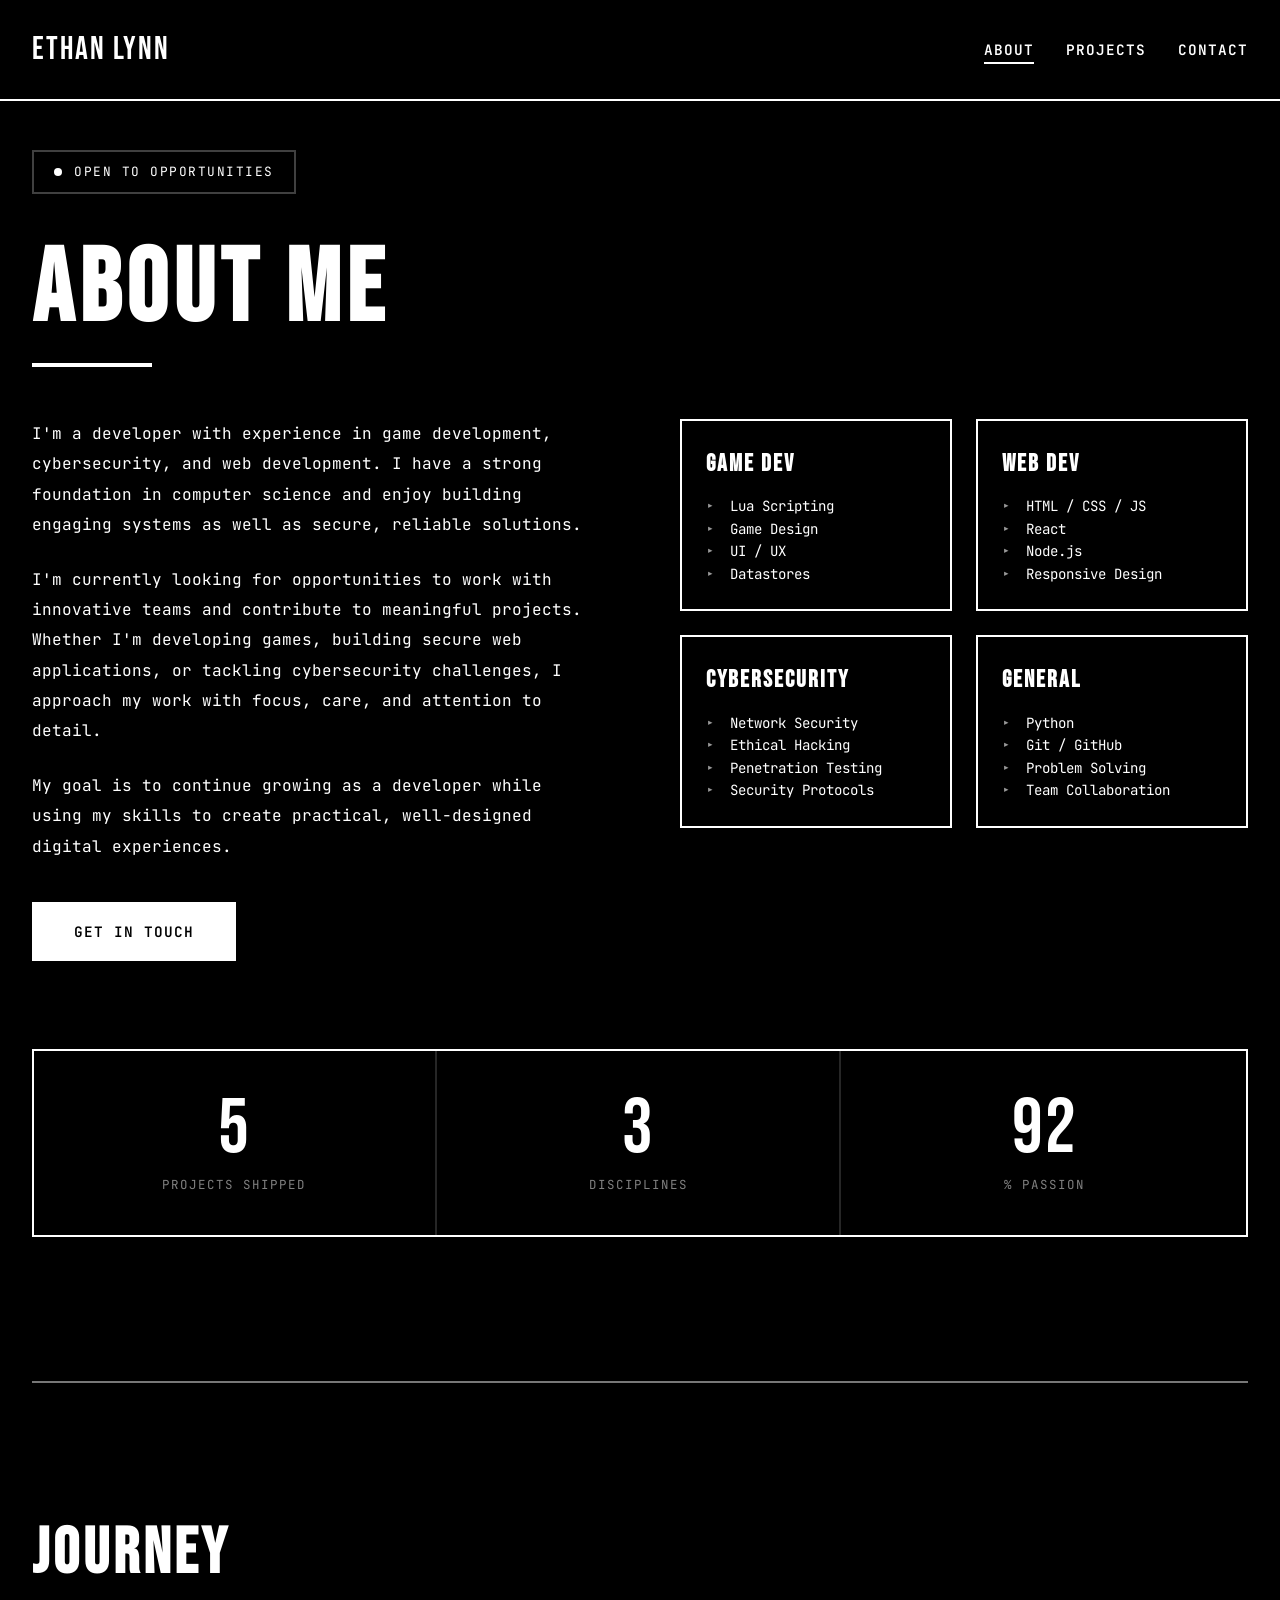
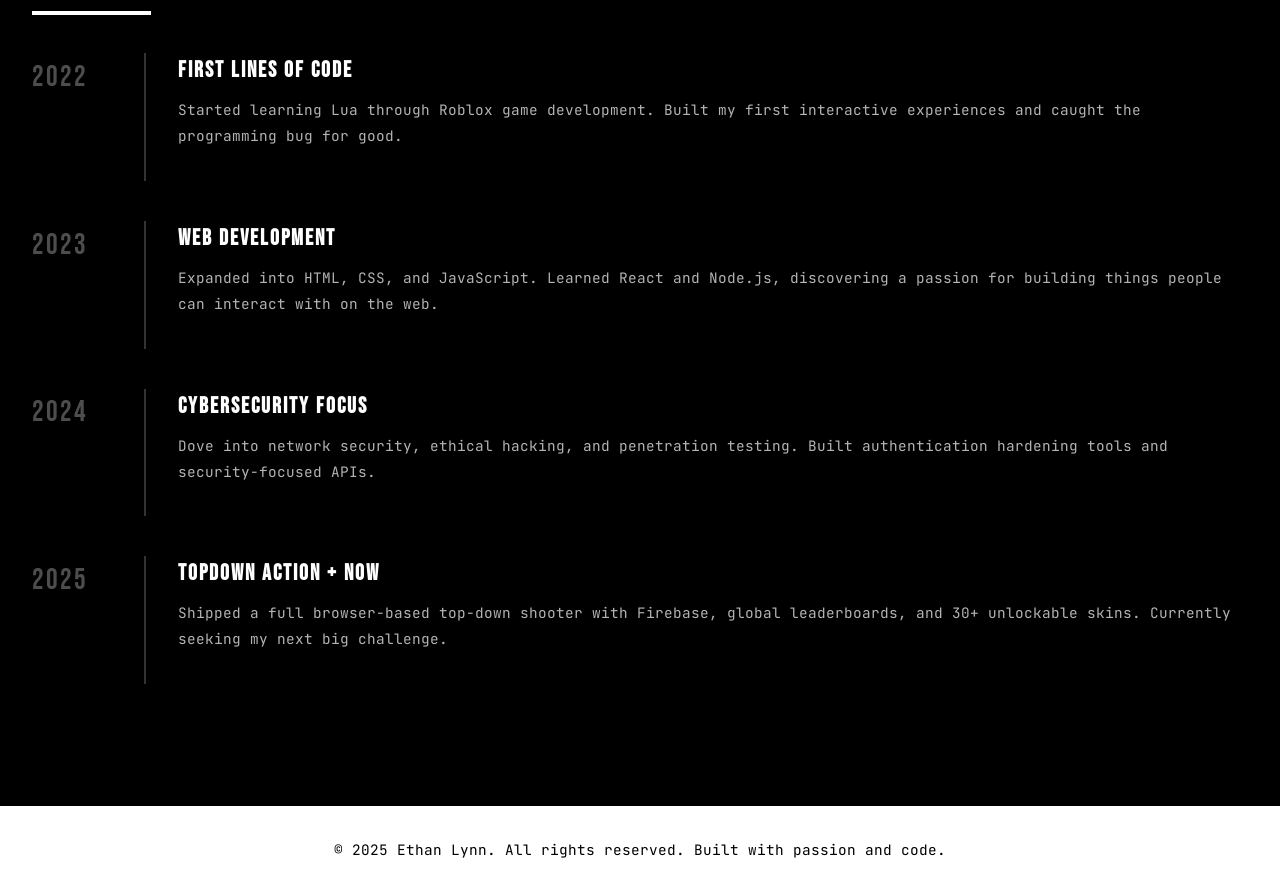
==== about.html @ 8f913431 "Add files via upload" ====
<!DOCTYPE html>
<html lang="en">
<head>
    <meta charset="UTF-8">
    <meta name="viewport" content="width=device-width, initial-scale=1.0">
    <title>About — Ethan Lynn</title>
    <link rel="preconnect" href="https://fonts.googleapis.com">
    <link rel="preconnect" href="https://fonts.gstatic.com" crossorigin>
    <link href="https://fonts.googleapis.com/css2?family=Bebas+Neue&family=JetBrains+Mono:wght@400;600&display=swap" rel="stylesheet">
    <link rel="stylesheet" href="css/style.css">
    <style>
        .stats-row {
            display: grid;
            grid-template-columns: repeat(3, 1fr);
            gap: 2px;
            margin: 5rem 0;
            border: 2px solid var(--white);
        }

        .stat-item {
            padding: 2.5rem 2rem;
            border-right: 2px solid rgba(255,255,255,0.15);
            text-align: center;
        }

        .stat-item:last-child { border-right: none; }

        .stat-number {
            font-family: 'Bebas Neue', sans-serif;
            font-size: clamp(3rem, 6vw, 5rem);
            letter-spacing: 2px;
            line-height: 1;
            display: block;
        }

        .stat-label {
            font-size: 0.78rem;
            letter-spacing: 2px;
            opacity: 0.5;
            margin-top: 0.5rem;
            display: block;
        }

        .availability {
            display: inline-flex;
            align-items: center;
            gap: 0.75rem;
            border: 2px solid rgba(255,255,255,0.25);
            padding: 0.6rem 1.25rem;
            font-size: 0.8rem;
            letter-spacing: 1.5px;
            margin-bottom: 3rem;
        }

        .avail-dot {
            width: 8px;
            height: 8px;
            background: #fff;
            border-radius: 50%;
            animation: availPulse 2s ease-in-out infinite;
        }

        @keyframes availPulse {
            0%, 100% { opacity: 1; box-shadow: 0 0 0 0 rgba(255,255,255,0.6); }
            50%       { opacity: 0.6; box-shadow: 0 0 0 6px rgba(255,255,255,0); }
        }

        .svg-divider {
            margin: 4rem 0 2rem;
            overflow: visible;
        }

        .svg-divider line {
            stroke: var(--white);
            stroke-width: 1;
            stroke-dasharray: 1400;
            stroke-dashoffset: 1400;
        }

        .svg-divider.visible line {
            animation: drawLine 1.4s ease forwards;
        }

        @keyframes drawLine {
            to { stroke-dashoffset: 0; }
        }

        @media (max-width: 600px) {
            .stats-row { grid-template-columns: 1fr; }
            .stat-item {
                border-right: none;
                border-bottom: 2px solid rgba(255,255,255,0.15);
            }
            .stat-item:last-child { border-bottom: none; }
        }
    </style>
</head>
<body>

    <header>
        <nav>
            <a href="index.html" class="logo" data-text="ETHAN LYNN">ETHAN LYNN</a>
            <button class="nav-toggle" aria-label="Toggle navigation">
                <span></span>
                <span></span>
                <span></span>
            </button>
            <ul class="nav-links">
                <li><a href="about.html">ABOUT</a></li>
                <li><a href="projects.html">PROJECTS</a></li>
                <li><a href="contact.html">CONTACT</a></li>
            </ul>
        </nav>
    </header>

    <div class="page-hero">
        <div class="availability reveal">
            <div class="avail-dot"></div>
            OPEN TO OPPORTUNITIES
        </div>
        <h1 class="page-title">
            <span class="page-title-word">ABOUT&nbsp;</span><span class="page-title-word">ME</span>
        </h1>
        <div class="page-divider"></div>
    </div>

    <section style="padding-top: 2rem;">
        <div class="about-layout">

            <div class="about-text">
                <p class="reveal">I'm a developer with experience in game development, cybersecurity, and web development. I have a strong foundation in computer science and enjoy building engaging systems as well as secure, reliable solutions.</p>

                <p class="reveal" style="transition-delay: 0.1s">I'm currently looking for opportunities to work with innovative teams and contribute to meaningful projects. Whether I'm developing games, building secure web applications, or tackling cybersecurity challenges, I approach my work with focus, care, and attention to detail.</p>

                <p class="reveal" style="transition-delay: 0.2s">My goal is to continue growing as a developer while using my skills to create practical, well-designed digital experiences.</p>

                <div style="margin-top: 2.5rem;" class="reveal" style="transition-delay: 0.3s">
                    <a href="contact.html" class="btn btn-primary"><span>GET IN TOUCH</span></a>
                </div>
            </div>

            <div class="skills-grid">
                <div class="skill-card reveal">
                    <h3>GAME DEV</h3>
                    <ul>
                        <li>Lua Scripting</li>
                        <li>Game Design</li>
                        <li>UI / UX</li>
                        <li>Datastores</li>
                    </ul>
                </div>

                <div class="skill-card reveal" style="transition-delay: 0.08s">
                    <h3>WEB DEV</h3>
                    <ul>
                        <li>HTML / CSS / JS</li>
                        <li>React</li>
                        <li>Node.js</li>
                        <li>Responsive Design</li>
                    </ul>
                </div>

                <div class="skill-card reveal" style="transition-delay: 0.16s">
                    <h3>CYBERSECURITY</h3>
                    <ul>
                        <li>Network Security</li>
                        <li>Ethical Hacking</li>
                        <li>Penetration Testing</li>
                        <li>Security Protocols</li>
                    </ul>
                </div>

                <div class="skill-card reveal" style="transition-delay: 0.24s">
                    <h3>GENERAL</h3>
                    <ul>
                        <li>Python</li>
                        <li>Git / GitHub</li>
                        <li>Problem Solving</li>
                        <li>Team Collaboration</li>
                    </ul>
                </div>
            </div>
        </div>

        <div class="stats-row reveal">
            <div class="stat-item">
                <span class="stat-number" data-target="5">0</span>
                <span class="stat-label">PROJECTS SHIPPED</span>
            </div>
            <div class="stat-item">
                <span class="stat-number" data-target="3">0</span>
                <span class="stat-label">DISCIPLINES</span>
            </div>
            <div class="stat-item">
                <span class="stat-number" data-target="100">0</span>
                <span class="stat-label">% PASSION</span>
            </div>
        </div>

        <svg class="svg-divider reveal" width="100%" height="2" viewBox="0 0 1400 2" preserveAspectRatio="none">
            <line x1="0" y1="1" x2="1400" y2="1"/>
        </svg>

        <div class="timeline">
            <h2 class="section-title reveal">JOURNEY</h2>

            <div class="timeline-item reveal">
                <div class="timeline-year">2022</div>
                <div class="timeline-content">
                    <h3>FIRST LINES OF CODE</h3>
                    <p>Started learning Lua through Roblox game development. Built my first interactive experiences and caught the programming bug for good.</p>
                </div>
            </div>

            <div class="timeline-item reveal">
                <div class="timeline-year">2023</div>
                <div class="timeline-content">
                    <h3>WEB DEVELOPMENT</h3>
                    <p>Expanded into HTML, CSS, and JavaScript. Learned React and Node.js, discovering a passion for building things people can interact with on the web.</p>
                </div>
            </div>

            <div class="timeline-item reveal">
                <div class="timeline-year">2024</div>
                <div class="timeline-content">
                    <h3>CYBERSECURITY FOCUS</h3>
                    <p>Dove into network security, ethical hacking, and penetration testing. Built authentication hardening tools and security-focused APIs.</p>
                </div>
            </div>

            <div class="timeline-item reveal">
                <div class="timeline-year">2025</div>
                <div class="timeline-content">
                    <h3>TOPDOWN ACTION + NOW</h3>
                    <p>Shipped a full browser-based top-down shooter with Firebase, global leaderboards, and 30+ unlockable skins. Currently seeking my next big challenge.</p>
                </div>
            </div>
        </div>
    </section>

    <footer>
        <p>&copy; 2025 Ethan Lynn. All rights reserved. Built with passion and code.</p>
    </footer>

    <script src="js/main.js"></script>
    <script>
        function animateCounter(el) {
            const target = parseInt(el.dataset.target);
            const duration = 1200;
            const startTime = performance.now();

            function update(now) {
                const progress = Math.min((now - startTime) / duration, 1);
                const eased = 1 - Math.pow(1 - progress, 3);
                el.textContent = Math.round(eased * target);
                if (progress < 1) requestAnimationFrame(update);
            }

            requestAnimationFrame(update);
        }

        const counterObserver = new IntersectionObserver(entries => {
            entries.forEach(entry => {
                if (entry.isIntersecting) {
                    animateCounter(entry.target);
                    counterObserver.unobserve(entry.target);
                }
            });
        }, { threshold: 0.5 });

        document.querySelectorAll('.stat-number[data-target]').forEach(el => {
            counterObserver.observe(el);
        });
    </script>

</body>
</html>
---- css/style.css ----
:root {
    --black: #000000;
    --white: #ffffff;
    --gray: rgba(255,255,255,0.12);
    --transition-speed: 0.7s;
}

* {
    margin: 0;
    padding: 0;
    box-sizing: border-box;
}


html {
    scroll-behavior: smooth;
}

body {
    font-family: 'JetBrains Mono', monospace;
    background: var(--black);
    color: var(--white);
    overflow-x: hidden;
    line-height: 1.6;
    cursor: none;
}



.cursor {
    position: fixed;
    width: 12px;
    height: 12px;
    background: var(--white);
    border-radius: 50%;
    pointer-events: none;
    z-index: 99999;
    transform: translate(-50%, -50%);
    transition: transform 0.1s ease, width 0.3s ease, height 0.3s ease, background 0.3s ease;
    mix-blend-mode: difference;
}

.cursor-ring {
    position: fixed;
    width: 40px;
    height: 40px;
    border: 1px solid rgba(255,255,255,0.6);
    border-radius: 50%;
    pointer-events: none;
    z-index: 99998;
    transform: translate(-50%, -50%);
    transition: transform 0.12s ease, width 0.3s ease, height 0.3s ease, border-color 0.3s ease;
}

.cursor.hover {
    width: 20px;
    height: 20px;
}

.cursor-ring.hover {
    width: 60px;
    height: 60px;
    border-color: rgba(255,255,255,0.9);
}



.page-curtain {
    position: fixed;
    inset: 0;
    z-index: 99000;
    pointer-events: none;
    display: flex;
}

.curtain-panel {
    flex: 1;
    background: var(--white);
    transform: scaleY(0);
    transform-origin: bottom;
    transition: transform 0.5s cubic-bezier(0.77, 0, 0.175, 1);
}

.curtain-panel:nth-child(2) { transition-delay: 0.05s; }
.curtain-panel:nth-child(3) { transition-delay: 0.10s; }
.curtain-panel:nth-child(4) { transition-delay: 0.15s; }
.curtain-panel:nth-child(5) { transition-delay: 0.20s; }

.page-curtain.closing .curtain-panel {
    transform: scaleY(1);
    transform-origin: bottom;
}

.page-curtain.opening .curtain-panel {
    transform: scaleY(0);
    transform-origin: top;
}



.scroll-progress {
    position: fixed;
    top: 0;
    left: 0;
    height: 2px;
    background: var(--white);
    z-index: 9999;
    width: 0%;
    transition: width 0.1s linear;
}



header {
    position: fixed;
    top: 0;
    width: 100%;
    background: var(--black);
    border-bottom: 2px solid var(--white);
    z-index: 1000;
    padding: 1.5rem 2rem;
}

nav {
    max-width: 1400px;
    margin: 0 auto;
    display: flex;
    justify-content: space-between;
    align-items: center;
}

.logo {
    font-family: 'Bebas Neue', sans-serif;
    font-size: 2rem;
    letter-spacing: 2px;
    text-decoration: none;
    color: inherit;
    position: relative;
    display: inline-block;
}

.logo::before,
.logo::after {
    content: attr(data-text);
    position: absolute;
    top: 0;
    left: 0;
    width: 100%;
    opacity: 0;
    pointer-events: none;
}

.logo:hover::before {
    animation: glitch1 0.3s steps(2) forwards;
    color: var(--white);
    clip-path: polygon(0 20%, 100% 20%, 100% 40%, 0 40%);
    transform: translate(-3px, 0);
    opacity: 1;
}

.logo:hover::after {
    animation: glitch2 0.3s steps(2) 0.05s forwards;
    color: var(--white);
    clip-path: polygon(0 60%, 100% 60%, 100% 80%, 0 80%);
    transform: translate(3px, 0);
    opacity: 1;
}

@keyframes glitch1 {
    0%   { transform: translate(-3px, 0); }
    50%  { transform: translate(3px, 0); }
    100% { transform: translate(0, 0); opacity: 0; }
}

@keyframes glitch2 {
    0%   { transform: translate(3px, 0); }
    50%  { transform: translate(-3px, 0); }
    100% { transform: translate(0, 0); opacity: 0; }
}

.nav-links {
    display: flex;
    gap: 2rem;
    list-style: none;
}

.nav-links a {
    color: var(--white);
    text-decoration: none;
    font-size: 0.9rem;
    font-weight: 600;
    letter-spacing: 1px;
    position: relative;
    transition: color 0.3s ease;
}

.nav-links a::after {
    content: '';
    position: absolute;
    bottom: -5px;
    left: 0;
    width: 0;
    height: 2px;
    background: var(--white);
    transition: width 0.35s cubic-bezier(0.25, 0.46, 0.45, 0.94);
}

.nav-links a:hover::after,
.nav-links a.active::after {
    width: 100%;
}

.nav-toggle {
    display: none;
    flex-direction: column;
    gap: 5px;
    background: none;
    border: none;
    cursor: pointer;
    padding: 4px;
}

.nav-toggle span {
    display: block;
    width: 24px;
    height: 2px;
    background: var(--white);
    transition: all 0.3s ease;
}

.nav-toggle.open span:nth-child(1) { transform: translateY(7px) rotate(45deg); }
.nav-toggle.open span:nth-child(2) { opacity: 0; }
.nav-toggle.open span:nth-child(3) { transform: translateY(-7px) rotate(-45deg); }

a:focus, button:focus {
    outline: 2px solid var(--white);
    outline-offset: 4px;
}



.page-hero {
    padding: 1.25rem 2rem;
    padding-top: calc(86px + 4rem);
    max-width: 1400px;
    margin: 0 auto;
}

.page-title {
    font-family: 'Bebas Neue', sans-serif;
    font-size: clamp(3.5rem, 8vw, 7rem);
    letter-spacing: 6px;
    line-height: 0.95;
    overflow: hidden;
}

.page-title-word {
    display: inline-block;
    transform: translateY(110%);
    animation: titleReveal 0.8s cubic-bezier(0.16, 1, 0.3, 1) forwards;
}

.page-title-word:nth-child(2) { animation-delay: 0.08s; }
.page-title-word:nth-child(3) { animation-delay: 0.16s; }

@keyframes titleReveal {
    to { transform: translateY(0); }
}

.page-divider {
    width: 0;
    height: 4px;
    background: var(--white);
    margin-top: 1.5rem;
    animation: dividerGrow 0.9s cubic-bezier(0.16, 1, 0.3, 1) 0.4s forwards;
}

@keyframes dividerGrow {
    to { width: 120px; }
}



section {
    padding: 5rem 2rem;
    max-width: 1400px;
    margin: 0 auto;
}

.section-title {
    font-family: 'Bebas Neue', sans-serif;
    font-size: clamp(2.5rem, 5vw, 4rem);
    letter-spacing: 4px;
    margin-bottom: 3rem;
    position: relative;
    display: inline-block;
}

.section-title::after {
    content: '';
    position: absolute;
    bottom: -10px;
    left: 0;
    width: 60%;
    height: 4px;
    background: var(--white);
}



.btn {
    padding: 1rem 2.5rem;
    text-decoration: none;
    font-weight: 600;
    font-size: 0.9rem;
    letter-spacing: 1px;
    transition: all 0.3s ease;
    position: relative;
    overflow: hidden;
    font-family: 'JetBrains Mono', monospace;
    display: inline-block;
}

.btn-primary {
    background: var(--white);
    color: var(--black);
    border: 2px solid var(--white);
}

.btn-primary::before {
    content: '';
    position: absolute;
    top: 50%;
    left: 50%;
    width: 0;
    height: 0;
    background: var(--black);
    transform: translate(-50%, -50%);
    transition: all 0.5s ease;
    border-radius: 50%;
}

.btn-primary:hover::before {
    width: 300px;
    height: 300px;
}

.btn-primary:hover { color: var(--white); }

.btn-primary span {
    position: relative;
    z-index: 1;
}

.btn-secondary {
    background: transparent;
    color: var(--white);
    border: 2px solid var(--white);
}

.btn-secondary:hover {
    background: var(--white);
    color: var(--black);
}

.btn-game {
    background: transparent;
    color: var(--white);
    border: 2px solid var(--white);
    display: inline-flex;
    align-items: center;
    gap: 0.6rem;
    padding: 1rem 2.5rem;
    text-decoration: none;
    font-family: 'JetBrains Mono', monospace;
    font-weight: 600;
    font-size: 0.9rem;
    letter-spacing: 1px;
    position: relative;
    overflow: hidden;
    transition: color 0.3s ease;
}

.btn-game::before {
    content: '';
    position: absolute;
    inset: 0;
    background: var(--white);
    transform: scaleX(0);
    transform-origin: left;
    transition: transform 0.35s ease;
    z-index: 0;
}

.btn-game:hover::before { transform: scaleX(1); }
.btn-game:hover { color: var(--black); }

.btn-game span,
.btn-game .game-dot {
    position: relative;
    z-index: 1;
}

.game-dot {
    width: 8px;
    height: 8px;
    background: currentColor;
    border-radius: 50%;
    flex-shrink: 0;
    animation: gamePulse 1.4s ease-in-out infinite;
}

@keyframes gamePulse {
    0%, 100% { transform: scale(1); opacity: 1; }
    50%       { transform: scale(1.8); opacity: 0.5; }
}



footer {
    background: var(--white);
    color: var(--black);
    text-align: center;
    padding: 2rem;
    border-top: 2px solid var(--black);
    font-size: 0.9rem;
}


.privacy-notice {
    position: fixed;
    bottom: 0;
    left: 0;
    right: 0;
    background: var(--white);
    color: var(--black);
    padding: 1rem 2rem;
    border-top: 2px solid var(--black);
    z-index: 9000;
    display: none;
    animation: slideUpNotice 0.5s ease-out;
}

.privacy-notice.show { display: block; }

.privacy-notice-content {
    max-width: 1400px;
    margin: 0 auto;
    display: flex;
    justify-content: space-between;
    align-items: center;
    gap: 2rem;
}

.privacy-notice p { font-size: 0.9rem; margin: 0; }

.privacy-notice-close {
    background: var(--white);
    color: var(--black);
    border: 2px solid var(--black);
    padding: 0.5rem 1.5rem;
    cursor: pointer;
    font-family: 'JetBrains Mono', monospace;
    font-weight: 600;
    font-size: 0.85rem;
    letter-spacing: 1px;
    transition: all 0.3s ease;
    white-space: nowrap;
}

.privacy-notice-close:hover {
    background: var(--black);
    color: var(--white);
}

@keyframes slideUpNotice {
    from { transform: translateY(100%); }
    to   { transform: translateY(0); }
}


.reveal {
    opacity: 0;
    transform: translateY(40px);
    transition: opacity 0.8s ease, transform 0.8s ease;
}

.reveal.visible {
    opacity: 1;
    transform: translateY(0);
}

.reveal-left {
    opacity: 0;
    transform: translateX(-40px);
    transition: opacity 0.8s ease, transform 0.8s ease;
}

.reveal-left.visible {
    opacity: 1;
    transform: translateX(0);
}

.reveal-right {
    opacity: 0;
    transform: translateX(40px);
    transition: opacity 0.8s ease, transform 0.8s ease;
}

.reveal-right.visible {
    opacity: 1;
    transform: translateX(0);
}

.fade-in {
    opacity: 0;
    transform: translateY(40px);
    transition: opacity 0.8s ease, transform 0.8s ease;
}

.fade-in.visible {
    opacity: 1;
    transform: translateY(0);
}



.hero {
    margin-top: 86px;
    min-height: calc(100vh - 86px);
    display: flex;
    align-items: center;
    justify-content: center;
    position: relative;
    padding: 2rem;
    background: var(--black);
    overflow: hidden;
}

.hero-content {
    position: relative;
    z-index: 1;
    text-align: center;
    max-width: 900px;
}

.hero h1 {
    font-family: 'Bebas Neue', sans-serif;
    font-size: clamp(3rem, 10vw, 8rem);
    letter-spacing: 8px;
    margin-bottom: 1rem;
    overflow: hidden;
}

.hero h1 .word {
    display: inline-block;
    animation: heroWordIn 1s cubic-bezier(0.16, 1, 0.3, 1) forwards;
    opacity: 0;
    transform: translateY(100%);
}

.hero h1 .word:nth-child(2) { animation-delay: 0.12s; }

@keyframes heroWordIn {
    to { opacity: 1; transform: translateY(0); }
}

.hero .subtitle {
    font-size: clamp(0.85rem, 2vw, 1.1rem);
    margin-bottom: 2.5rem;
    opacity: 0;
    animation: fadeIn 1s ease-out 0.5s forwards;
    letter-spacing: 1px;
    min-height: 1.6em; 
}

.hero .cta-buttons {
    display: flex;
    gap: 1.5rem;
    justify-content: center;
    flex-wrap: wrap;
    opacity: 0;
    animation: fadeIn 1s ease-out 0.8s forwards;
}

.game-strip {
    margin-top: 2.5rem;
    opacity: 0;
    animation: fadeIn 1s ease-out 1.1s forwards;
    border: 1px solid rgba(255,255,255,0.2);
    padding: 0.75rem 1.5rem;
    display: inline-flex;
    gap: 2rem;
    font-size: 0.78rem;
    letter-spacing: 1px;
    color: rgba(255,255,255,0.55);
}

.game-strip span::before {
    content: '▸ ';
    color: rgba(255,255,255,0.3);
}



.about-layout {
    display: grid;
    grid-template-columns: 1fr 1fr;
    gap: 5rem;
    align-items: start;
}

.about-text p {
    margin-bottom: 1.5rem;
    font-size: 1rem;
    line-height: 1.9;
    opacity: 0.9;
}

.about-label {
    font-size: 0.75rem;
    letter-spacing: 3px;
    opacity: 0.4;
    margin-bottom: 3rem;
    text-transform: uppercase;
}

.skills-grid {
    display: grid;
    grid-template-columns: repeat(2, 1fr);
    gap: 1.5rem;
}

.skill-card {
    border: 2px solid var(--white);
    padding: 1.5rem;
    position: relative;
    overflow: hidden;
    transition: transform 0.3s ease;
}

.skill-card::before {
    content: '';
    position: absolute;
    inset: 0;
    background: var(--white);
    transform: scaleY(0);
    transform-origin: bottom;
    transition: transform 0.4s cubic-bezier(0.25, 0.46, 0.45, 0.94);
    z-index: 0;
}

.skill-card:hover::before { transform: scaleY(1); }
.skill-card:hover { color: var(--black); }
.skill-card > * { position: relative; z-index: 1; }

.skill-card h3 {
    font-family: 'Bebas Neue', sans-serif;
    font-size: 1.5rem;
    letter-spacing: 2px;
    margin-bottom: 0.75rem;
}

.skill-card ul {
    list-style: none;
    font-size: 0.88rem;
}

.skill-card ul li::before {
    content: '▸ ';
    margin-right: 0.5rem;
    opacity: 0.6;
}

.timeline {
    margin-top: 5rem;
}

.timeline-item {
    display: grid;
    grid-template-columns: 80px 1fr;
    gap: 2rem;
    margin-bottom: 2.5rem;
    align-items: start;
}

.timeline-year {
    font-family: 'Bebas Neue', sans-serif;
    font-size: 1.8rem;
    letter-spacing: 2px;
    opacity: 0.3;
    padding-top: 0.1rem;
}

.timeline-content {
    border-left: 2px solid rgba(255,255,255,0.2);
    padding-left: 2rem;
    padding-bottom: 2rem;
}

.timeline-content h3 {
    font-family: 'Bebas Neue', sans-serif;
    font-size: 1.4rem;
    letter-spacing: 2px;
    margin-bottom: 0.5rem;
}

.timeline-content p {
    font-size: 0.9rem;
    opacity: 0.7;
    line-height: 1.8;
}



.projects-inner {
    max-width: 1400px;
    margin: 0 auto;
    padding: 3rem 2rem 6rem;
    background: var(--white);
    color: var(--black);
}

.projects-filter {
    display: flex;
    gap: 1rem;
    flex-wrap: wrap;
    margin-bottom: 3rem;
}

.filter-btn {
    padding: 0.5rem 1.25rem;
    border: 2px solid var(--black);
    background: transparent;
    color: var(--black);
    font-family: 'JetBrains Mono', monospace;
    font-size: 0.8rem;
    font-weight: 600;
    letter-spacing: 1px;
    cursor: pointer;
    transition: all 0.25s ease;
}

.filter-btn:hover,
.filter-btn.active {
    background: var(--black);
    color: var(--white);
}

.projects-grid {
    display: grid;
    grid-template-columns: repeat(auto-fill, minmax(340px, 1fr));
    gap: 2rem;
}

.project-card {
    border: 2px solid var(--black);
    padding: 2rem;
    position: relative;
    overflow: hidden;
    transition: transform 0.4s ease, box-shadow 0.4s ease;
    transform-style: preserve-3d;
    cursor: default;
}

.project-card::before {
    content: '';
    position: absolute;
    inset: 0;
    background: var(--black);
    transform: scaleX(0);
    transform-origin: left;
    transition: transform 0.45s cubic-bezier(0.25, 0.46, 0.45, 0.94);
    z-index: 0;
}

.project-card:hover::before { transform: scaleX(1); }
.project-card:hover { color: var(--white); }
.project-card:hover { box-shadow: 8px 8px 0 var(--black); }
.project-card > * { position: relative; z-index: 1; }

.project-num {
    font-family: 'Bebas Neue', sans-serif;
    font-size: 3rem;
    opacity: 0.08;
    line-height: 1;
    margin-bottom: 0.5rem;
    letter-spacing: 2px;
}

.project-card h3 {
    font-family: 'Bebas Neue', sans-serif;
    font-size: 2rem;
    letter-spacing: 2px;
    margin-bottom: 0.75rem;
}

.project-card p {
    font-size: 0.9rem;
    line-height: 1.75;
    margin-bottom: 1rem;
}

.project-tags {
    display: flex;
    flex-wrap: wrap;
    gap: 0.5rem;
    margin: 1rem 0;
}

.tag {
    padding: 0.25rem 0.75rem;
    border: 1px solid currentColor;
    font-size: 0.72rem;
    letter-spacing: 1px;
}

.project-links {
    display: flex;
    gap: 1.5rem;
    margin-top: 1.25rem;
}

.project-links a {
    color: inherit;
    text-decoration: none;
    font-size: 0.85rem;
    font-weight: 600;
    border-bottom: 1px solid currentColor;
    padding-bottom: 1px;
    transition: opacity 0.2s ease;
}

.project-links a:hover { opacity: 0.6; }



.contact-layout {
    display: grid;
    grid-template-columns: 1fr 1fr;
    gap: 6rem;
    align-items: start;
    padding-bottom: 6rem;
}

.contact-intro p {
    font-size: 1.05rem;
    line-height: 1.9;
    opacity: 0.85;
    margin-bottom: 1.5rem;
}

.contact-methods {
    display: flex;
    flex-direction: column;
    gap: 1.5rem;
}

.contact-method {
    display: flex;
    align-items: center;
    gap: 1.5rem;
    padding: 1.5rem;
    border: 2px solid var(--white);
    text-decoration: none;
    color: var(--white);
    position: relative;
    overflow: hidden;
    transition: color 0.3s ease;
}

.contact-method::before {
    content: '';
    position: absolute;
    inset: 0;
    background: var(--white);
    transform: scaleX(0);
    transform-origin: left;
    transition: transform 0.4s cubic-bezier(0.25, 0.46, 0.45, 0.94);
    z-index: 0;
}

.contact-method:hover::before { transform: scaleX(1); }
.contact-method:hover { color: var(--black); }
.contact-method > * { position: relative; z-index: 1; }

.contact-method-icon {
    font-family: 'Bebas Neue', sans-serif;
    font-size: 2rem;
    letter-spacing: 1px;
    min-width: 80px;
    opacity: 0.5;
}

.contact-method:hover .contact-method-icon { opacity: 1; }

.contact-method-info h3 {
    font-family: 'Bebas Neue', sans-serif;
    font-size: 1.4rem;
    letter-spacing: 2px;
    margin-bottom: 0.25rem;
}

.contact-method-info p {
    font-size: 0.88rem;
    opacity: 0.7;
}



@keyframes fadeIn {
    from { opacity: 0; }
    to   { opacity: 1; }
}

@keyframes slideDown {
    from { transform: translateY(-40px); opacity: 0; }
    to   { transform: translateY(0); opacity: 1; }
}

@keyframes slideUp {
    from { transform: translateY(40px); opacity: 0; }
    to   { transform: translateY(0); opacity: 1; }
}


@media (max-width: 900px) {
    .about-layout,
    .contact-layout {
        grid-template-columns: 1fr;
        gap: 3rem;
    }
}

@media (max-width: 768px) {
    .nav-links {
        position: fixed;
        top: 86px;
        left: 0;
        right: 0;
        background: var(--black);
        border-bottom: 2px solid var(--white);
        flex-direction: column;
        gap: 0;
        max-height: 0;
        overflow: hidden;
        transition: max-height 0.4s ease;
        padding: 0;
    }

    .nav-links.open {
        max-height: 300px;
        padding: 1rem 0;
    }

    .nav-links li { padding: 0 2rem; }

    .nav-links a {
        display: block;
        padding: 0.75rem 0;
        font-size: 1.1rem;
        border-bottom: 1px solid rgba(255,255,255,0.1);
    }

    .nav-toggle { display: flex; }

    .skills-grid { grid-template-columns: 1fr; }
    .projects-grid { grid-template-columns: 1fr; }

    .hero h1 { letter-spacing: 4px; }

    .game-strip {
        flex-direction: column;
        gap: 0.5rem;
        text-align: left;
    }

    .privacy-notice-content {
        flex-direction: column;
        gap: 1rem;
        text-align: center;
    }

    .timeline-item {
        grid-template-columns: 60px 1fr;
        gap: 1rem;
    }
}

@media (max-width: 480px) {
    header { padding: 1.25rem; }
    section { padding: 4rem 1.25rem; }
    .page-hero { padding: 1.25rem; padding-top: calc(86px + 3rem); }
}
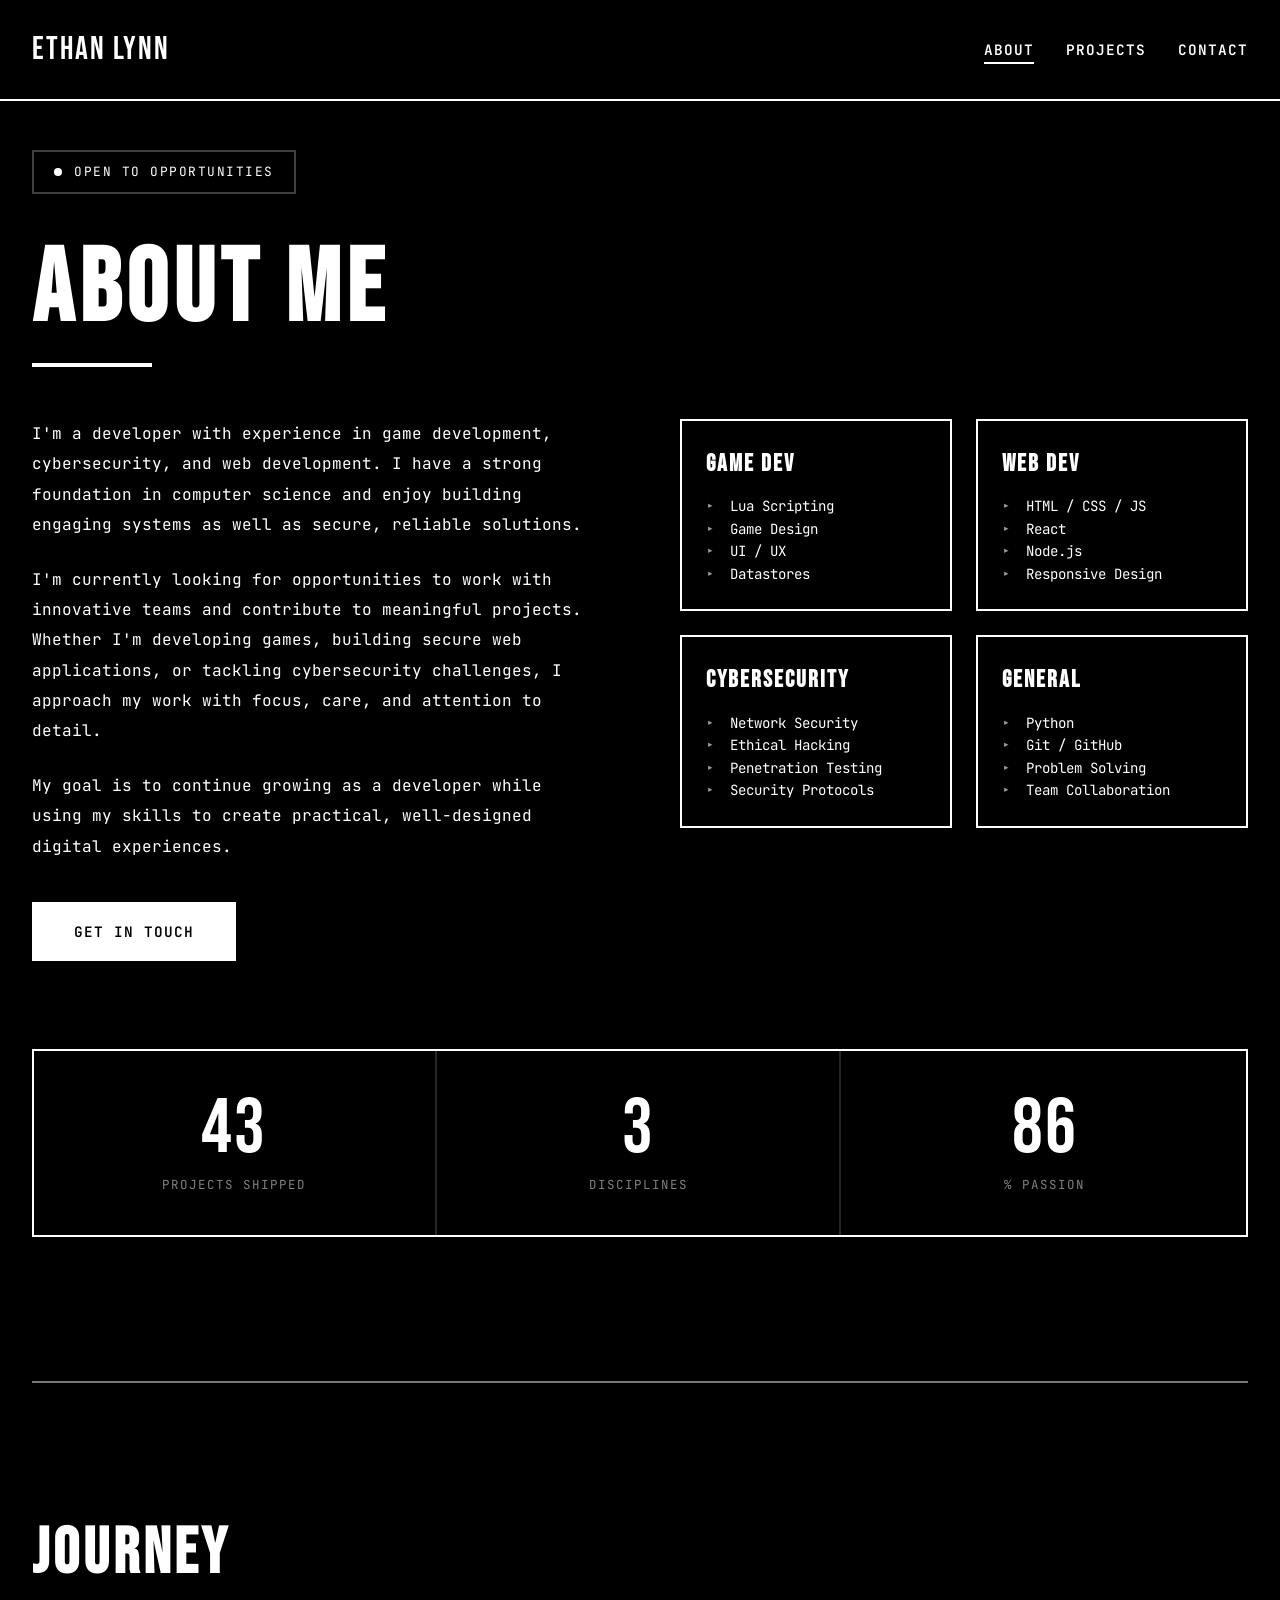
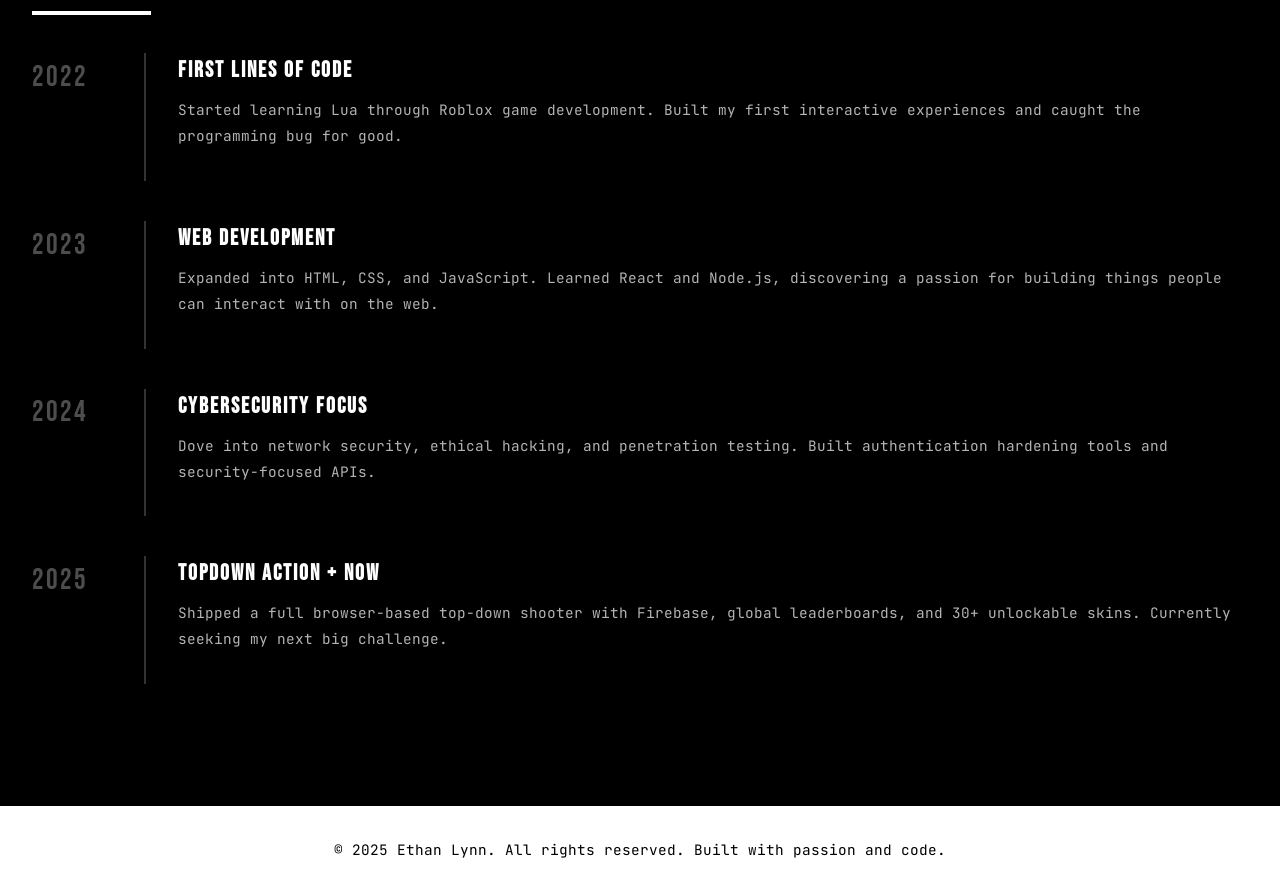
==== commit cf480209: "Update project shipped stat number target" ====
--- a/about.html
+++ b/about.html
@@ -184,7 +184,7 @@
 
         <div class="stats-row reveal">
             <div class="stat-item">
-                <span class="stat-number" data-target="5">0</span>
+                <span class="stat-number" data-target="50+">0</span>
                 <span class="stat-label">PROJECTS SHIPPED</span>
             </div>
             <div class="stat-item">
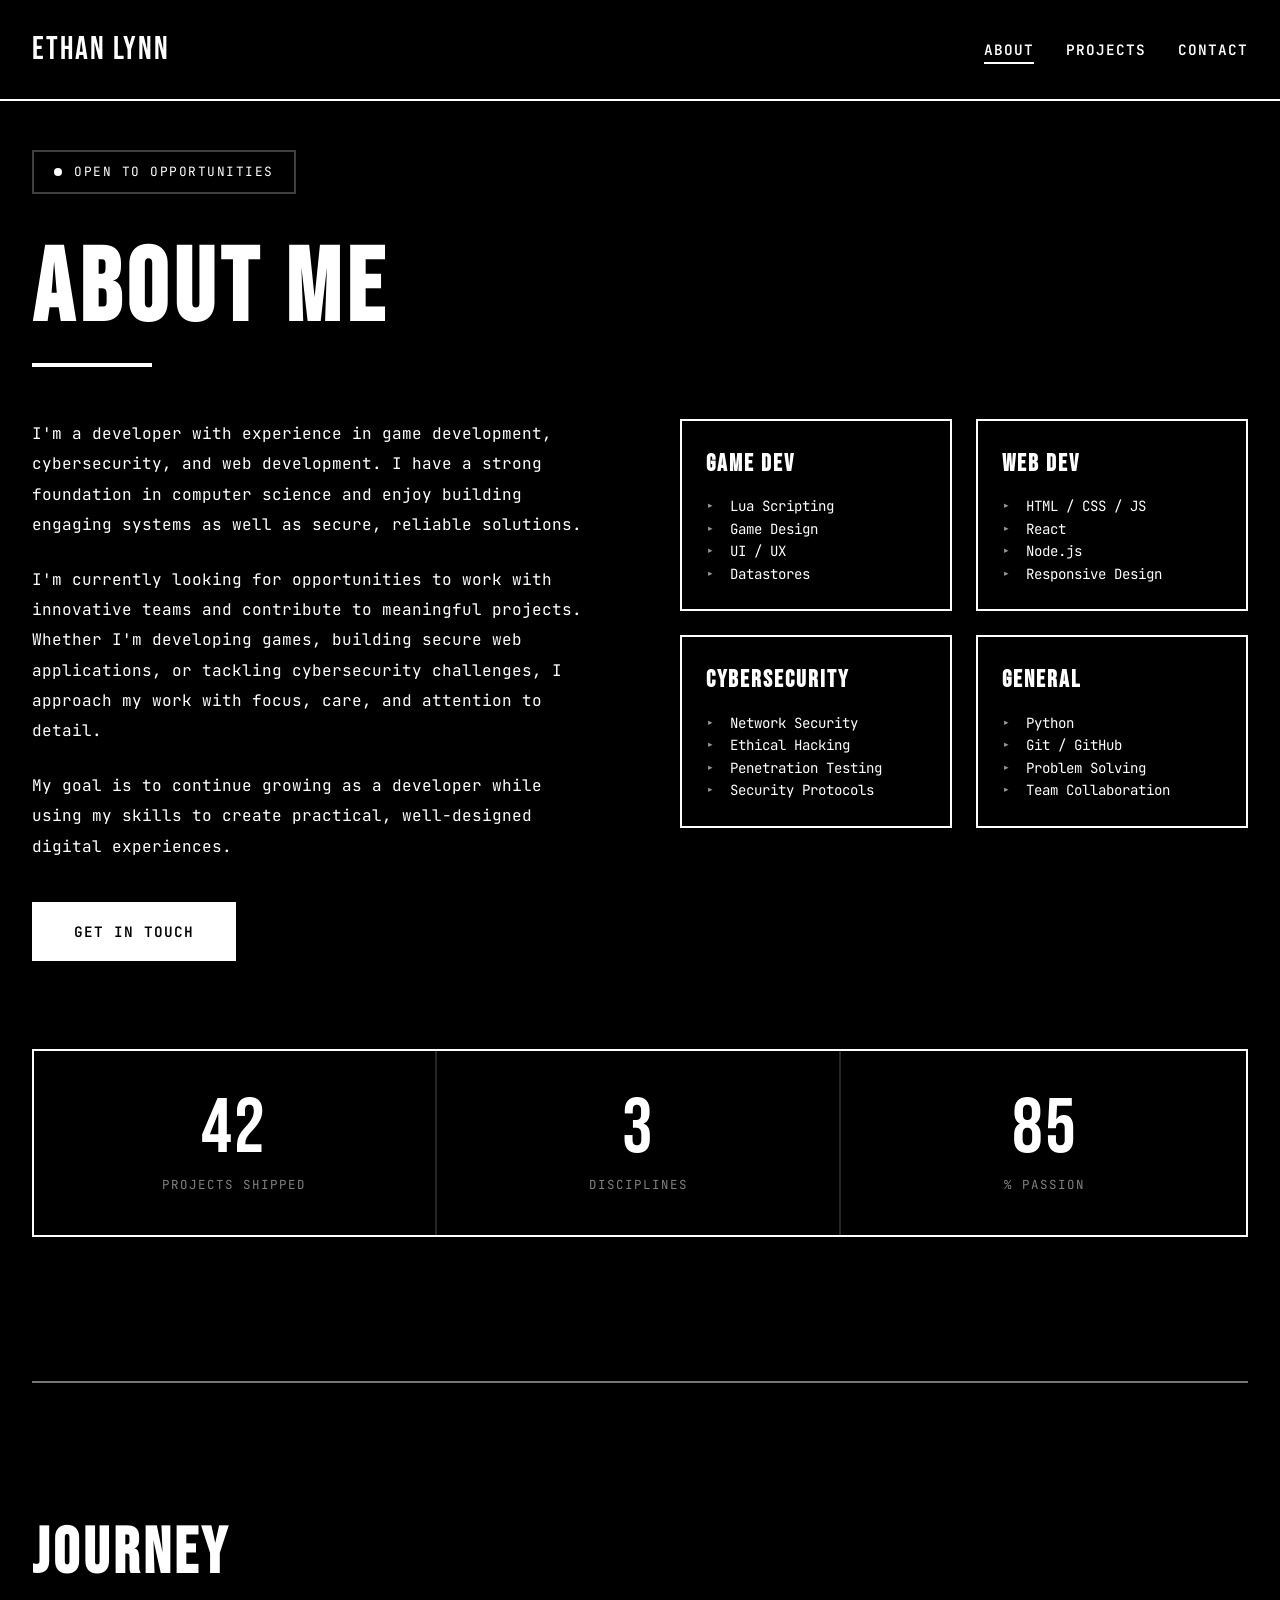
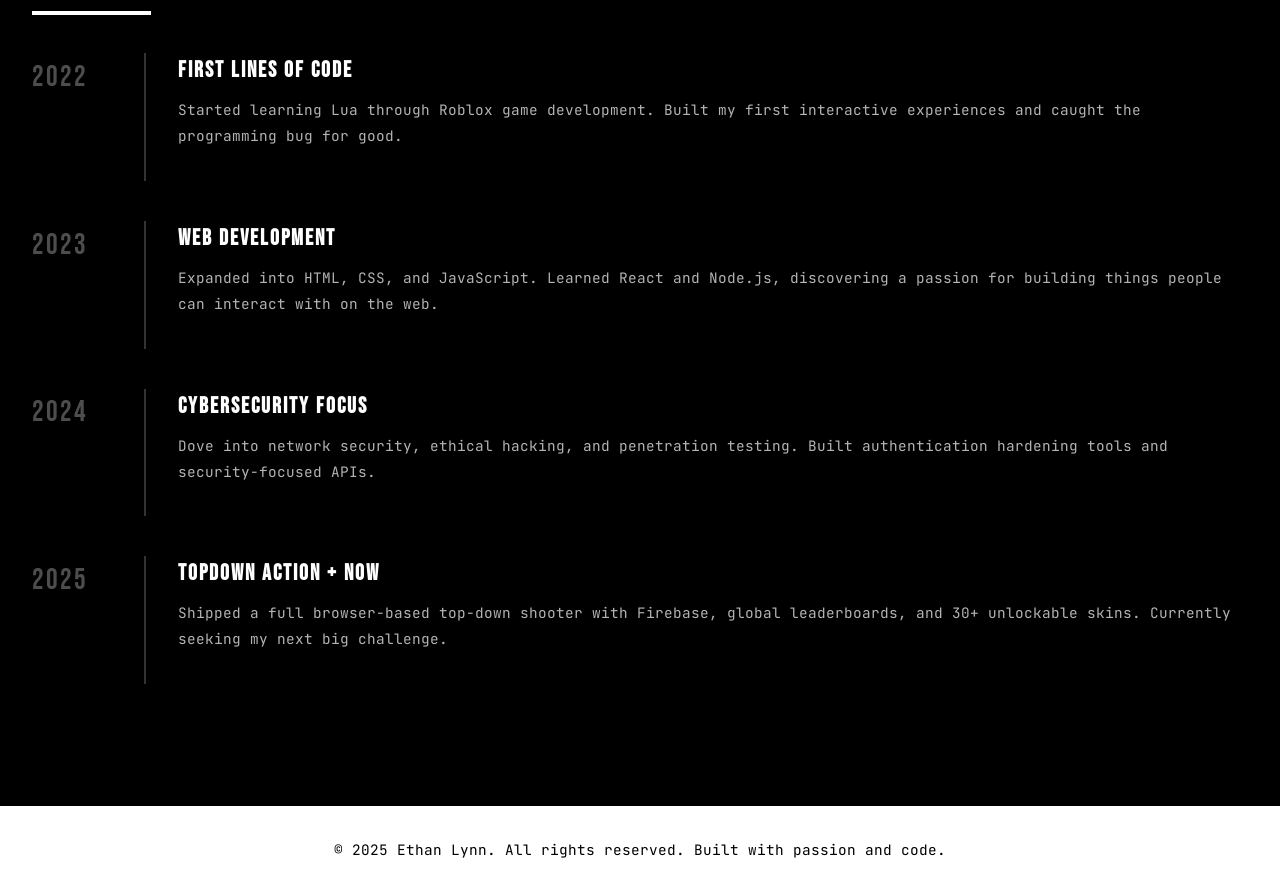
==== commit 41a5bea0: "Update about.html" ====
--- a/about.html
+++ b/about.html
@@ -184,7 +184,7 @@
 
         <div class="stats-row reveal">
             <div class="stat-item">
-                <span class="stat-number" data-target="50+">0</span>
+                <span class="stat-number" data-target="50 +">0</span>
                 <span class="stat-label">PROJECTS SHIPPED</span>
             </div>
             <div class="stat-item">
